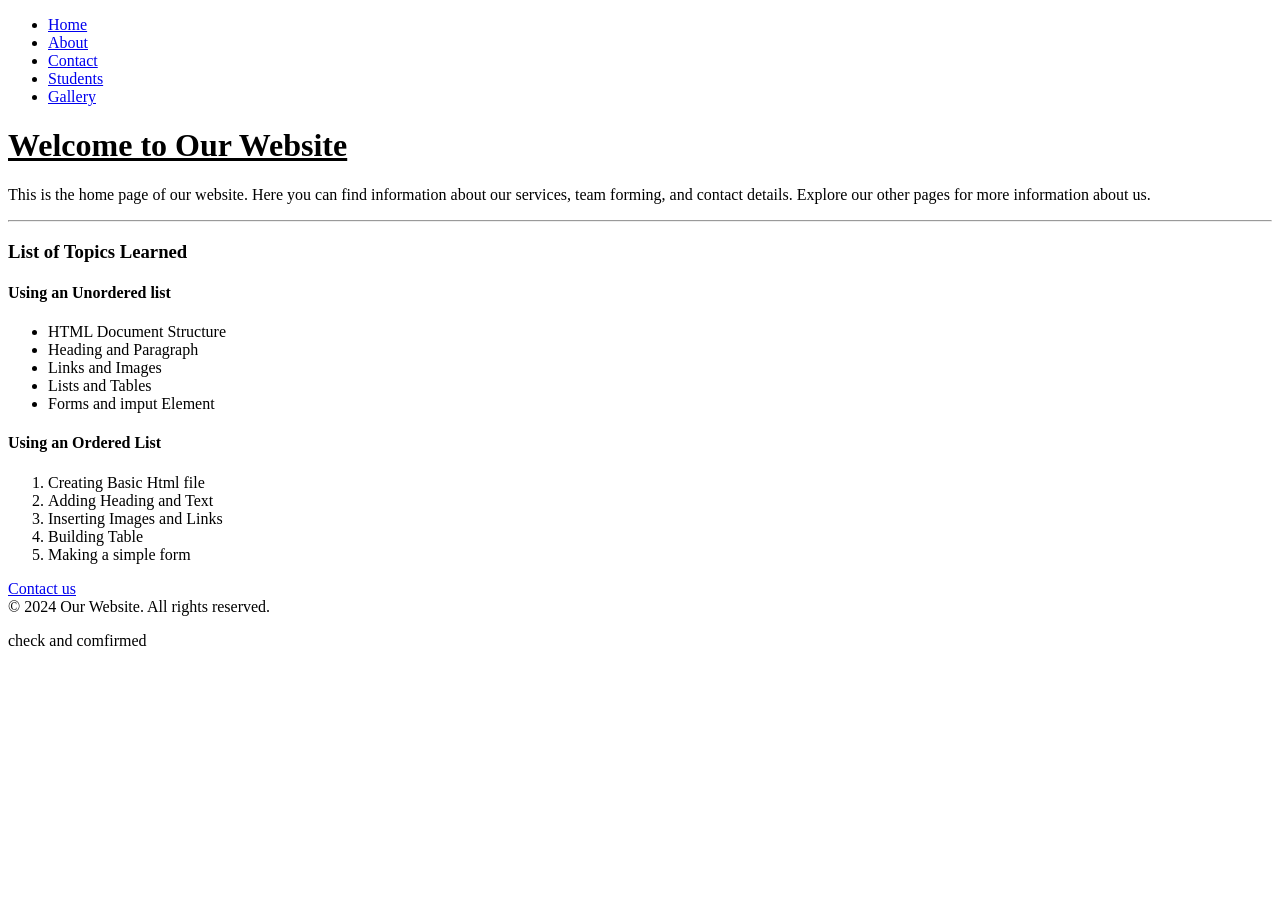
==== index.html @ eb8c41e1 "ver_1" ====
<!DOCTYPE html>
<html lang="en">
<head>
    <meta charset="UTF-8">
    <meta name="viewport" content="width=device-width, initial-scale=1.0">
    <title>Index</title>
</head>
<body>
    <nav>
        <ul>
            <li><a href="index.html">Home</a></li>
            <li><a href="about.html">About</a></li>
            <li><a href="contact.html">Contact</a></li>
            <li><a href="students.html">Students</a></li>
            <li><a href="gallery.html">Gallery</a></li>
        </ul>
    </nav>
    <header>
        <u>
            <h1>Welcome to Our Website</h1>
        </u>
        
        <p>This is the home page of our website. Here you can find information about our services, team forming, and contact details. Explore our other pages for more information about us.</p>
    </header>
    <hr>

    <h3>List of Topics Learned</h3>

    <h4>Using an Unordered list</h4>
    <ul>
        <li>HTML Document Structure</li>
        <li>Heading and Paragraph</li>
        <li>Links and Images</li>
        <li>Lists and Tables</li>
        <li>Forms and imput Element</li>
    </ul>

    <h4>Using an Ordered List</h4>
    <ol>
        <li>Creating Basic Html file</li>
        <li>Adding Heading and Text</li>
        <li>Inserting Images and Links</li>
        <li>Building Table</li>
        <li>Making a simple form</li>
    </ol>
    <footer>
        <a href="https://wa.me/2347067946789">Contact us</a> <br>
        &copy; 2024 Our Website. All rights reserved.
    </footer> 
    <p>check and comfirmed</p>

    

</body>
</html>
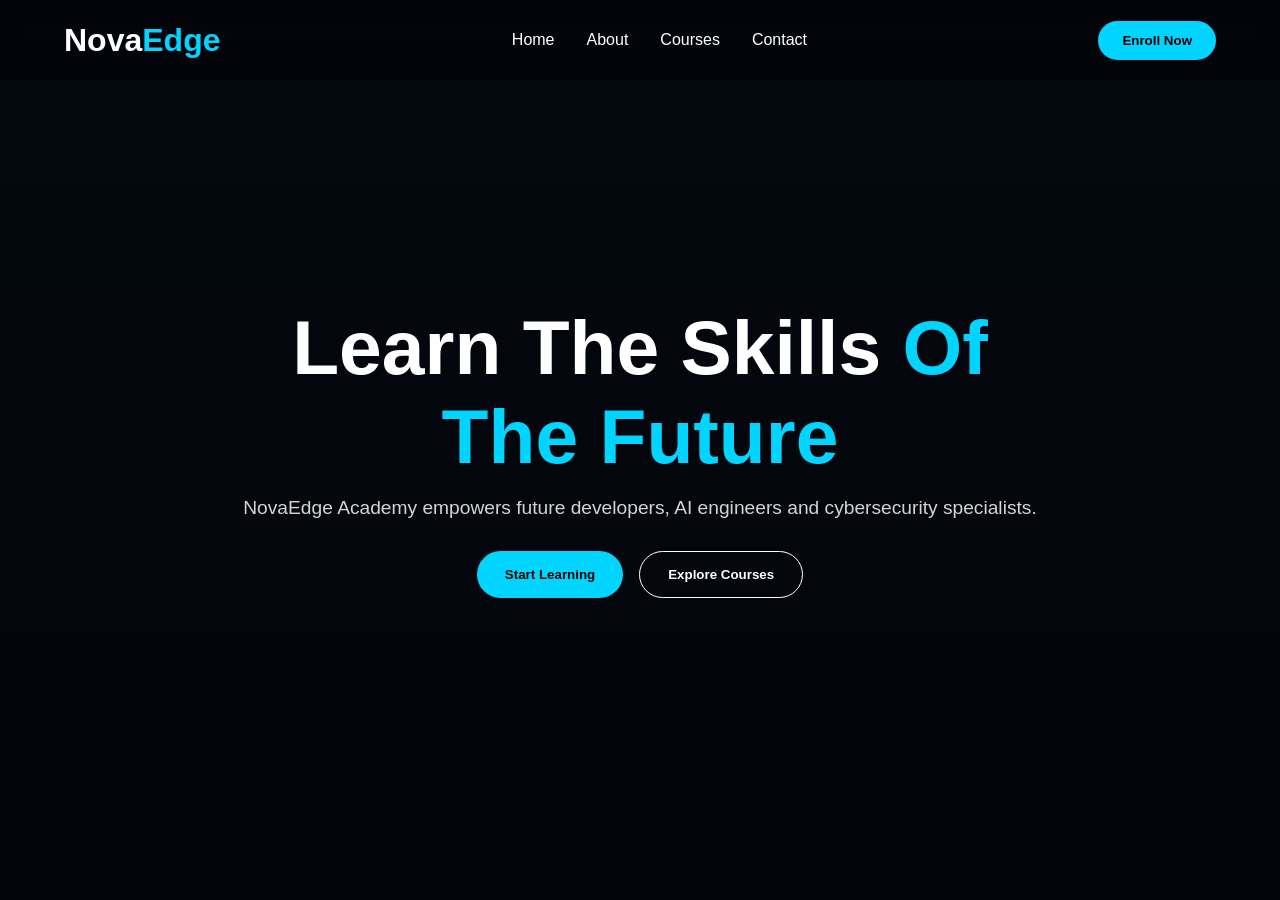
==== commit 3ddad0b5: "index" ====
--- a/index.html
+++ b/index.html
@@ -1,55 +1,238 @@
 <!DOCTYPE html>
 <html lang="en">
 <head>
-    <meta charset="UTF-8">
-    <meta name="viewport" content="width=device-width, initial-scale=1.0">
-    <title>Index</title>
+<meta charset="UTF-8">
+<meta name="viewport" content="width=device-width, initial-scale=1.0">
+<title>NovaEdge Academy - Part 1</title>
+
+<style>
+
+*{
+    margin:0;
+    padding:0;
+    box-sizing:border-box;
+    scroll-behavior:smooth;
+}
+
+body{
+    font-family:Arial,sans-serif;
+    background:#07111f;
+    color:white;
+    overflow-x:hidden;
+}
+
+
+
+header{
+    position:fixed;
+    width:100%;
+    top:0;
+    z-index:999;
+    background:rgba(0,0,0,0.4);
+    backdrop-filter:blur(10px);
+}
+
+.navbar{
+    width:90%;
+    margin:auto;
+    min-height:80px;
+    display:flex;
+    justify-content:space-between;
+    align-items:center;
+}
+
+.logo{
+    font-size:2rem;
+    font-weight:900;
+}
+
+.logo span{
+    color:#00d4ff;
+}
+
+.nav-links{
+    display:flex;
+    gap:2rem;
+    list-style:none;
+}
+
+.nav-links a{
+    color:white;
+    text-decoration:none;
+}
+
+.nav-btn{
+    background:#00d4ff;
+    border:none;
+    padding:12px 24px;
+    border-radius:40px;
+    cursor:pointer;
+    font-weight:bold;
+}
+
+
+
+.hero{
+    min-height:100vh;
+    background:
+    linear-gradient(rgba(0,0,0,0.5),
+    rgba(0,0,0,0.7)),
+    url('https://images.unsplash.com/photo-1518770660439-4636190af475?q=80&w=1600&auto=format&fit=crop');
+
+    background-size:cover;
+    background-position:center;
+
+    display:flex;
+    justify-content:center;
+    align-items:center;
+    text-align:center;
+    padding:2rem;
+}
+
+.hero-content{
+    max-width:800px;
+    animation:fadeUp 1.3s ease;
+}
+
+.hero-content h1{
+    font-size:clamp(3rem,6vw,6rem);
+    margin-bottom:1rem;
+}
+
+.hero-content h1 span{
+    color:#00d4ff;
+}
+
+.hero-content p{
+    color:#d4d4d4;
+    margin-bottom:2rem;
+    font-size:1.2rem;
+}
+
+.hero-buttons{
+    display:flex;
+    justify-content:center;
+    gap:1rem;
+    flex-wrap:wrap;
+}
+
+.primary-btn,
+.secondary-btn{
+    padding:15px 28px;
+    border:none;
+    border-radius:50px;
+    cursor:pointer;
+    font-weight:bold;
+}
+
+.primary-btn{
+    background:#00d4ff;
+}
+
+.secondary-btn{
+    background:transparent;
+    border:1px solid white;
+    color:white;
+}
+
+.primary-btn:hover,
+.secondary-btn:hover{
+    transform:translateY(-5px);
+    transition:0.3s;
+}
+
+
+
+@keyframes fadeUp{
+
+    from{
+        opacity:0;
+        transform:translateY(40px);
+    }
+
+    to{
+        opacity:1;
+        transform:translateY(0);
+    }
+
+}
+
+
+
+@media(max-width:900px){
+
+    .navbar{
+        flex-direction:column;
+        gap:1rem;
+        padding:1rem 0;
+    }
+
+    .nav-links{
+        flex-wrap:wrap;
+        justify-content:center;
+    }
+
+}
+
+</style>
 </head>
+
 <body>
-    <nav>
-        <ul>
-            <li><a href="index.html">Home</a></li>
-            <li><a href="about.html">About</a></li>
-            <li><a href="contact.html">Contact</a></li>
-            <li><a href="students.html">Students</a></li>
-            <li><a href="gallery.html">Gallery</a></li>
-        </ul>
-    </nav>
-    <header>
-        <u>
-            <h1>Welcome to Our Website</h1>
-        </u>
-        
-        <p>This is the home page of our website. Here you can find information about our services, team forming, and contact details. Explore our other pages for more information about us.</p>
-    </header>
-    <hr>
-
-    <h3>List of Topics Learned</h3>
-
-    <h4>Using an Unordered list</h4>
-    <ul>
-        <li>HTML Document Structure</li>
-        <li>Heading and Paragraph</li>
-        <li>Links and Images</li>
-        <li>Lists and Tables</li>
-        <li>Forms and imput Element</li>
-    </ul>
-
-    <h4>Using an Ordered List</h4>
-    <ol>
-        <li>Creating Basic Html file</li>
-        <li>Adding Heading and Text</li>
-        <li>Inserting Images and Links</li>
-        <li>Building Table</li>
-        <li>Making a simple form</li>
-    </ol>
-    <footer>
-        <a href="https://wa.me/2347067946789">Contact us</a> <br>
-        &copy; 2024 Our Website. All rights reserved.
-    </footer> 
-    <p>check and comfirmed</p>
-
-    
+
+<header>
+
+<nav class="navbar">
+
+<div class="logo">
+Nova<span>Edge</span>
+</div>
+
+<ul class="nav-links">
+
+<li><a href="#">Home</a></li>
+<li><a href="#">About</a></li>
+<li><a href="#">Courses</a></li>
+<li><a href="#">Contact</a></li>
+
+</ul>
+
+<button class="nav-btn">
+Enroll Now
+</button>
+
+</nav>
+
+</header>
+
+<section class="hero">
+
+<div class="hero-content">
+
+<h1>
+Learn The Skills
+<span>Of The Future</span>
+</h1>
+
+<p>
+NovaEdge Academy empowers future developers,
+AI engineers and cybersecurity specialists.
+</p>
+
+<div class="hero-buttons">
+
+<button class="primary-btn">
+Start Learning
+</button>
+
+<button class="secondary-btn">
+Explore Courses
+</button>
+
+</div>
+
+</div>
+
+</section>
 
 </body>
 </html>
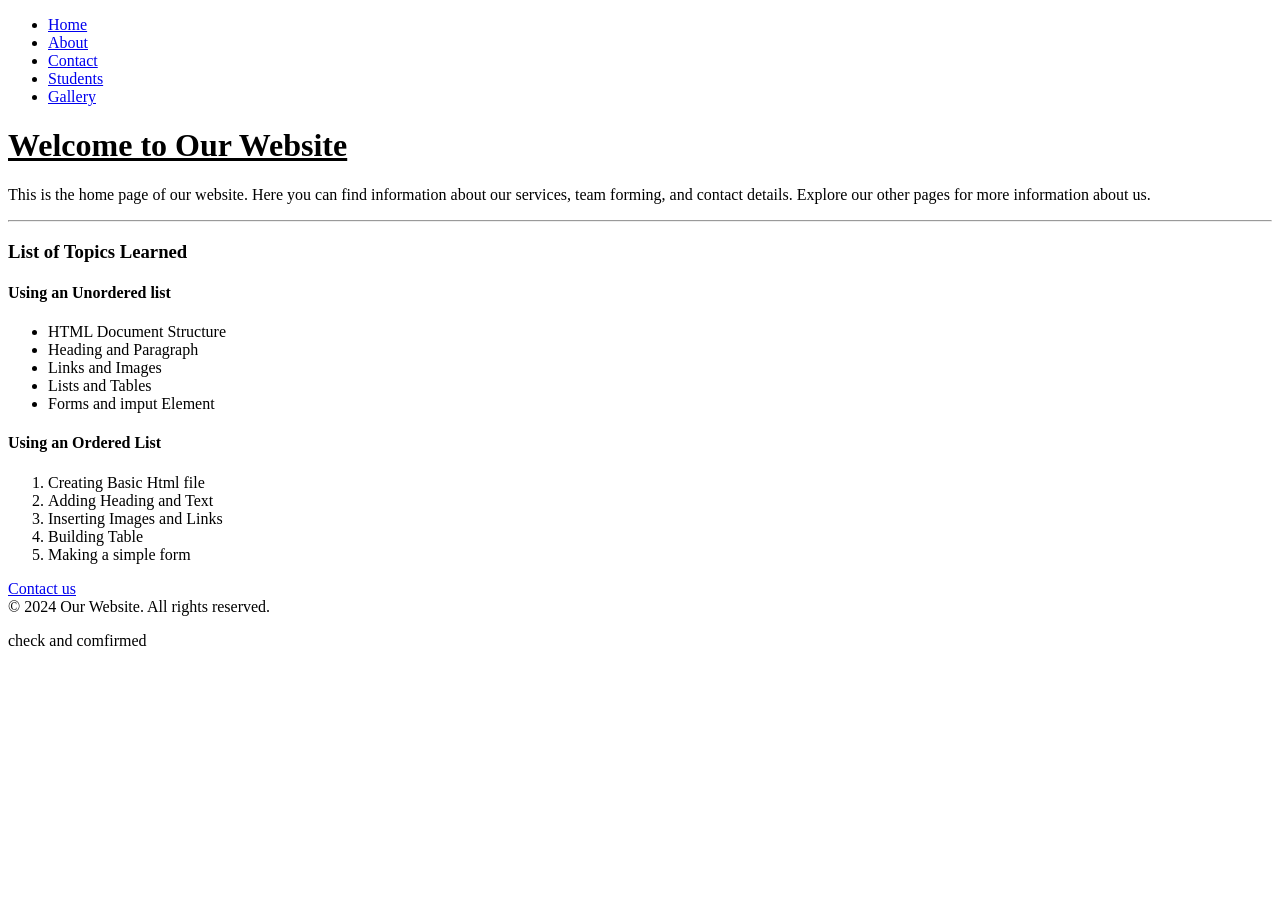
==== commit 8746df40: "Merge branch 'main' of https://github.com/oyesanya1/cohort6-group-class-website" ====
--- a/index.html
+++ b/index.html
@@ -1,238 +1,55 @@
 <!DOCTYPE html>
 <html lang="en">
 <head>
-<meta charset="UTF-8">
-<meta name="viewport" content="width=device-width, initial-scale=1.0">
-<title>NovaEdge Academy - Part 1</title>
+    <meta charset="UTF-8">
+    <meta name="viewport" content="width=device-width, initial-scale=1.0">
+    <title>Index</title>
+</head>
+<body>
+    <nav>
+        <ul>
+            <li><a href="index.html">Home</a></li>
+            <li><a href="about.html">About</a></li>
+            <li><a href="contact.html">Contact</a></li>
+            <li><a href="students.html">Students</a></li>
+            <li><a href="gallery.html">Gallery</a></li>
+        </ul>
+    </nav>
+    <header>
+        <u>
+            <h1>Welcome to Our Website</h1>
+        </u>
+        
+        <p>This is the home page of our website. Here you can find information about our services, team forming, and contact details. Explore our other pages for more information about us.</p>
+    </header>
+    <hr>
 
-<style>
+    <h3>List of Topics Learned</h3>
 
-*{
-    margin:0;
-    padding:0;
-    box-sizing:border-box;
-    scroll-behavior:smooth;
-}
+    <h4>Using an Unordered list</h4>
+    <ul>
+        <li>HTML Document Structure</li>
+        <li>Heading and Paragraph</li>
+        <li>Links and Images</li>
+        <li>Lists and Tables</li>
+        <li>Forms and imput Element</li>
+    </ul>
 
-body{
-    font-family:Arial,sans-serif;
-    background:#07111f;
-    color:white;
-    overflow-x:hidden;
-}
+    <h4>Using an Ordered List</h4>
+    <ol>
+        <li>Creating Basic Html file</li>
+        <li>Adding Heading and Text</li>
+        <li>Inserting Images and Links</li>
+        <li>Building Table</li>
+        <li>Making a simple form</li>
+    </ol>
+    <footer>
+        <a href="https://wa.me/2347067946789">Contact us</a> <br>
+        &copy; 2024 Our Website. All rights reserved.
+    </footer> 
+    <p>check and comfirmed</p>
 
-
-
-header{
-    position:fixed;
-    width:100%;
-    top:0;
-    z-index:999;
-    background:rgba(0,0,0,0.4);
-    backdrop-filter:blur(10px);
-}
-
-.navbar{
-    width:90%;
-    margin:auto;
-    min-height:80px;
-    display:flex;
-    justify-content:space-between;
-    align-items:center;
-}
-
-.logo{
-    font-size:2rem;
-    font-weight:900;
-}
-
-.logo span{
-    color:#00d4ff;
-}
-
-.nav-links{
-    display:flex;
-    gap:2rem;
-    list-style:none;
-}
-
-.nav-links a{
-    color:white;
-    text-decoration:none;
-}
-
-.nav-btn{
-    background:#00d4ff;
-    border:none;
-    padding:12px 24px;
-    border-radius:40px;
-    cursor:pointer;
-    font-weight:bold;
-}
-
-
-
-.hero{
-    min-height:100vh;
-    background:
-    linear-gradient(rgba(0,0,0,0.5),
-    rgba(0,0,0,0.7)),
-    url('https://images.unsplash.com/photo-1518770660439-4636190af475?q=80&w=1600&auto=format&fit=crop');
-
-    background-size:cover;
-    background-position:center;
-
-    display:flex;
-    justify-content:center;
-    align-items:center;
-    text-align:center;
-    padding:2rem;
-}
-
-.hero-content{
-    max-width:800px;
-    animation:fadeUp 1.3s ease;
-}
-
-.hero-content h1{
-    font-size:clamp(3rem,6vw,6rem);
-    margin-bottom:1rem;
-}
-
-.hero-content h1 span{
-    color:#00d4ff;
-}
-
-.hero-content p{
-    color:#d4d4d4;
-    margin-bottom:2rem;
-    font-size:1.2rem;
-}
-
-.hero-buttons{
-    display:flex;
-    justify-content:center;
-    gap:1rem;
-    flex-wrap:wrap;
-}
-
-.primary-btn,
-.secondary-btn{
-    padding:15px 28px;
-    border:none;
-    border-radius:50px;
-    cursor:pointer;
-    font-weight:bold;
-}
-
-.primary-btn{
-    background:#00d4ff;
-}
-
-.secondary-btn{
-    background:transparent;
-    border:1px solid white;
-    color:white;
-}
-
-.primary-btn:hover,
-.secondary-btn:hover{
-    transform:translateY(-5px);
-    transition:0.3s;
-}
-
-
-
-@keyframes fadeUp{
-
-    from{
-        opacity:0;
-        transform:translateY(40px);
-    }
-
-    to{
-        opacity:1;
-        transform:translateY(0);
-    }
-
-}
-
-
-
-@media(max-width:900px){
-
-    .navbar{
-        flex-direction:column;
-        gap:1rem;
-        padding:1rem 0;
-    }
-
-    .nav-links{
-        flex-wrap:wrap;
-        justify-content:center;
-    }
-
-}
-
-</style>
-</head>
-
-<body>
-
-<header>
-
-<nav class="navbar">
-
-<div class="logo">
-Nova<span>Edge</span>
-</div>
-
-<ul class="nav-links">
-
-<li><a href="#">Home</a></li>
-<li><a href="#">About</a></li>
-<li><a href="#">Courses</a></li>
-<li><a href="#">Contact</a></li>
-
-</ul>
-
-<button class="nav-btn">
-Enroll Now
-</button>
-
-</nav>
-
-</header>
-
-<section class="hero">
-
-<div class="hero-content">
-
-<h1>
-Learn The Skills
-<span>Of The Future</span>
-</h1>
-
-<p>
-NovaEdge Academy empowers future developers,
-AI engineers and cybersecurity specialists.
-</p>
-
-<div class="hero-buttons">
-
-<button class="primary-btn">
-Start Learning
-</button>
-
-<button class="secondary-btn">
-Explore Courses
-</button>
-
-</div>
-
-</div>
-
-</section>
+    
 
 </body>
 </html>
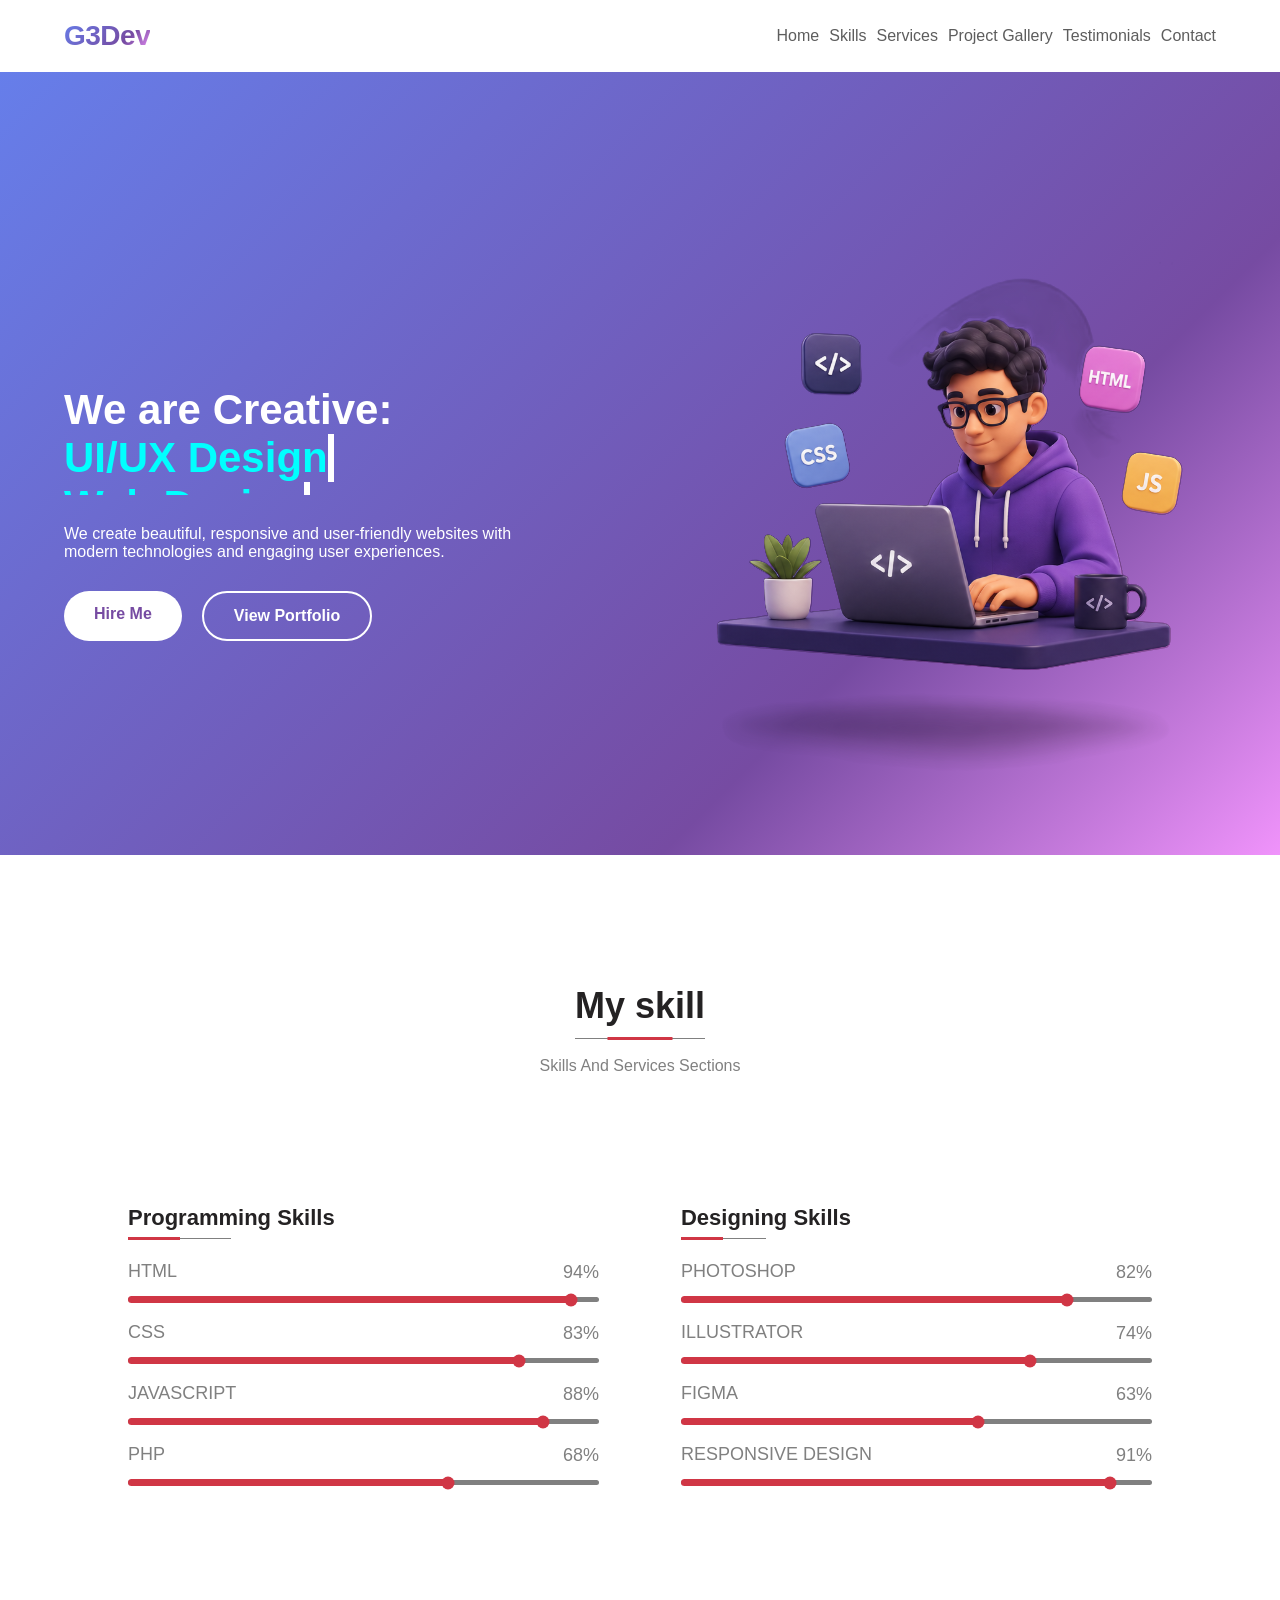
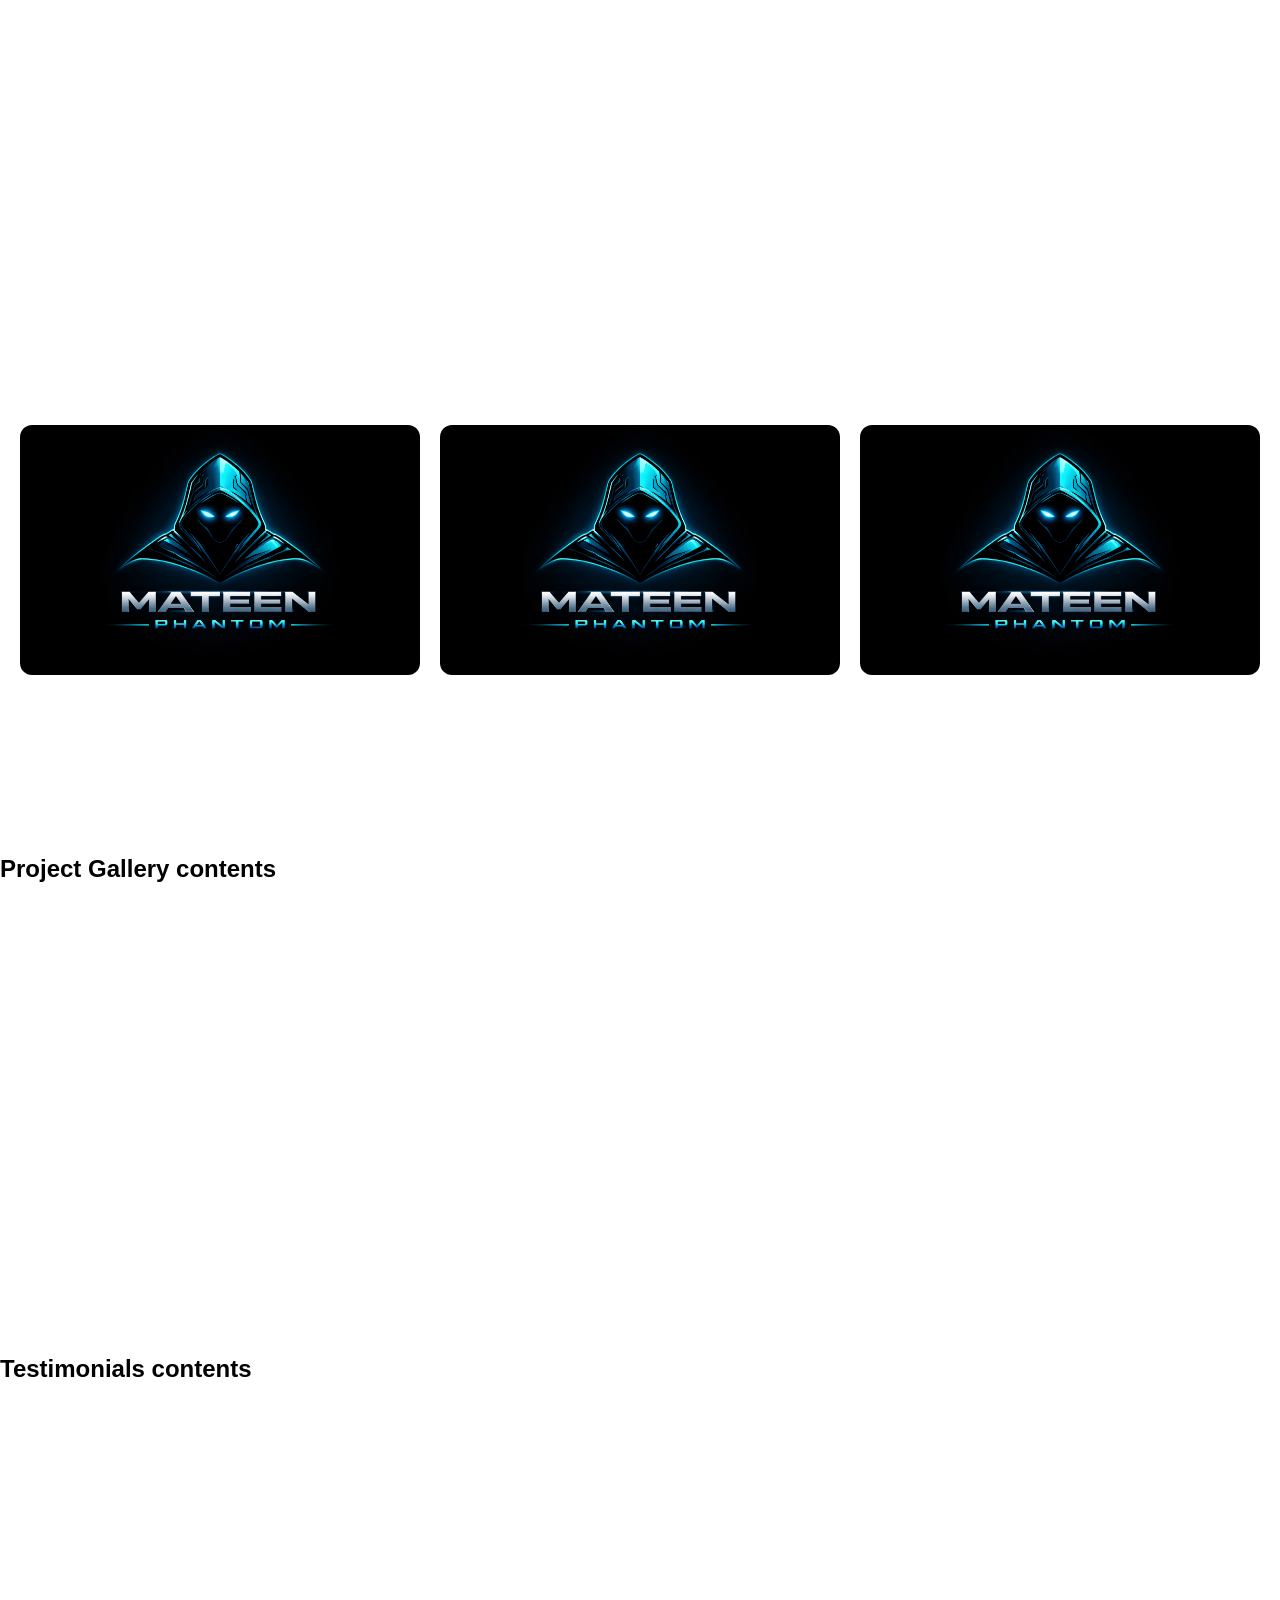
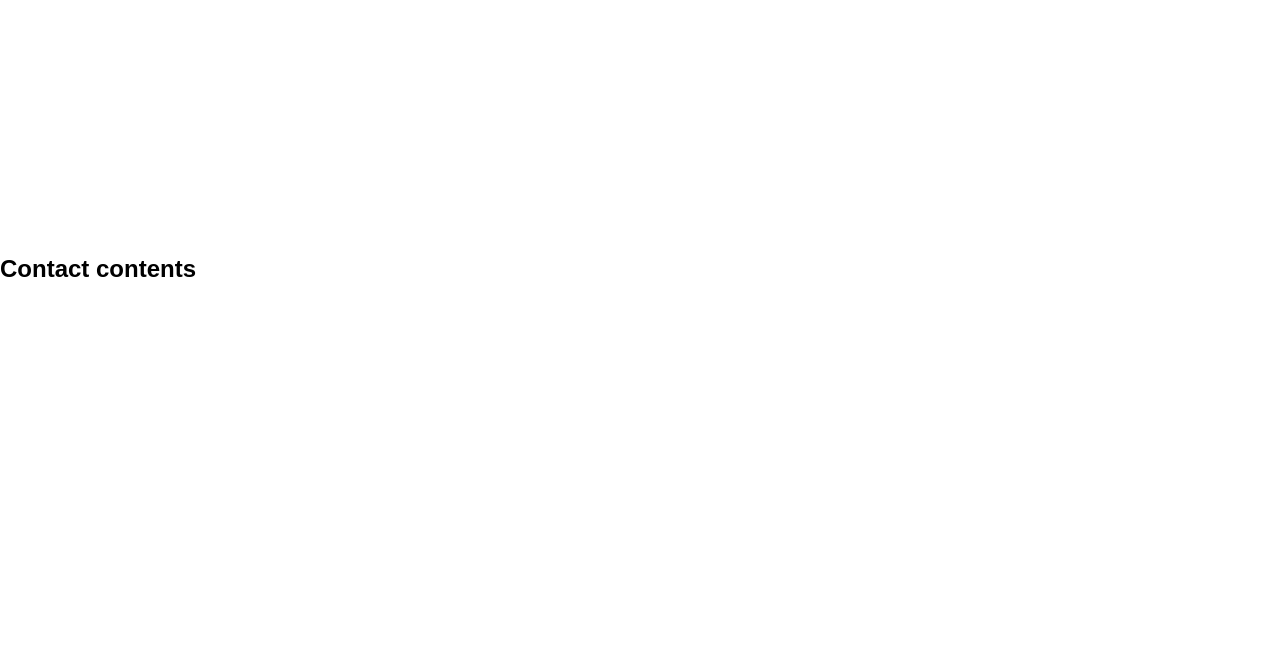
==== commit 4a84829c: "three sections added" ====
--- a/index.html
+++ b/index.html
@@ -1,55 +1,168 @@
-<!DOCTYPE html>
+<!doctype html>
 <html lang="en">
-<head>
-    <meta charset="UTF-8">
-    <meta name="viewport" content="width=device-width, initial-scale=1.0">
-    <title>Index</title>
-</head>
-<body>
-    <nav>
-        <ul>
-            <li><a href="index.html">Home</a></li>
-            <li><a href="about.html">About</a></li>
-            <li><a href="contact.html">Contact</a></li>
-            <li><a href="students.html">Students</a></li>
-            <li><a href="gallery.html">Gallery</a></li>
+  <head>
+    <meta charset="UTF-8" />
+    <meta name="viewport" content="width=device-width, initial-scale=1.0" />
+    <title>Ti</title>
+    <link rel="stylesheet" href="style.css" />
+  </head>
+  <body>
+    <header>
+      <input type="radio" name="radio" id="open" class="hidden" />
+      <input type="radio" name="radio" id="close" class="hidden" checked />
+      <nav class="wrapper">
+        <div class="logo">G3Dev</div>
+        <ul class="nav-menu">
+          <li class="nav-item"><a href="#home">Home</a></li>
+          <li class="nav-item"><a href="#skills">Skills</a></li>
+          <li class="nav-item"><a href="#services">Services</a></li>
+          <li class="nav-item"><a href="#project">Project Gallery</a></li>
+          <li class="nav-item"><a href="#testimonials">Testimonials</a></li>
+          <li class="nav-item"><a href="#contact">Contact</a></li>
         </ul>
-    </nav>
-    <header>
-        <u>
-            <h1>Welcome to Our Website</h1>
-        </u>
-        
-        <p>This is the home page of our website. Here you can find information about our services, team forming, and contact details. Explore our other pages for more information about us.</p>
+        <label for="open" class="hamburger">
+          <span></span>
+          <span></span>
+          <span></span>
+        </label>
+        <label for="close" class="cross">
+          <span></span>
+          <span></span>
+        </label>
+      </nav>
     </header>
-    <hr>
+    <section class="hero" id="home">
+      <div class="hero-wrapper">
+        <div class="hero-txt">
+          <h1 class="hero-title">
+            We are Creative:
+            <ol>
+              <li><span>UI/UX Design</span></li>
+              <li><span>Web Design</span></li>
+              <li><span>Web Development</span></li>
+              <li><span>App Development</span></li>
+              <li><span>Game Development</span></li>
+              <li><span>Machine Learning</span></li>
+            </ol>
+          </h1>
+          <p>
+            We create beautiful, responsive and user-friendly websites with
+            modern technologies and engaging user experiences.
+          </p>
+          <div class="hero-btns">
+            <a href="#" class="btn btn-primary">Hire Me</a>
+            <a href="#" class="btn btn-outline">View Portfolio</a>
+          </div>
+        </div>
+        <div class="hero-image">
+          <img src="images/Designer.png" alt="" />
+        </div>
+      </div>
+    </section>
+    <section class="skills" id="skills">
+      <div class="container">
+      <!-- main heading -->
+      <div class="main-title">
+        <h1>My skill</h1>
+        <p>Skills And Services Sections</p>
+      </div>
+      <!-- main heading end -->
+      <div class="row">
+        <!-- left section starts here -->
+        <section class="col">
+          <div class="sub-title">
+            <h2>Programming Skills</h2>
+          </div>
+          <div class="skill-container">
+            <div class="skill">
+              <div class="subject">HTML</div>
+              <div class="progress-bar" value="94%">
+                <div class="progress-line" style="max-width: 94%"></div>
+              </div>
+            </div>
 
-    <h3>List of Topics Learned</h3>
+            <div class="skill">
+              <div class="subject">CSS</div>
+              <div class="progress-bar" value="83%">
+                <div class="progress-line" style="max-width: 83%"></div>
+              </div>
+            </div>
 
-    <h4>Using an Unordered list</h4>
-    <ul>
-        <li>HTML Document Structure</li>
-        <li>Heading and Paragraph</li>
-        <li>Links and Images</li>
-        <li>Lists and Tables</li>
-        <li>Forms and imput Element</li>
-    </ul>
+            <div class="skill">
+              <div class="subject">JAVASCRIPT</div>
+              <div class="progress-bar" value="88%">
+                <div class="progress-line" style="max-width: 88%"></div>
+              </div>
+            </div>
 
-    <h4>Using an Ordered List</h4>
-    <ol>
-        <li>Creating Basic Html file</li>
-        <li>Adding Heading and Text</li>
-        <li>Inserting Images and Links</li>
-        <li>Building Table</li>
-        <li>Making a simple form</li>
-    </ol>
-    <footer>
-        <a href="https://wa.me/2347067946789">Contact us</a> <br>
-        &copy; 2024 Our Website. All rights reserved.
-    </footer> 
-    <p>check and comfirmed</p>
+            <div class="skill">
+              <div class="subject">Php</div>
+              <div class="progress-bar" value="68%">
+                <div class="progress-line" style="max-width: 68%"></div>
+              </div>
+            </div>
+          </div>
+        </section>
 
-    
+        <!-- left section ends here  -->
 
-</body>
-</html>+        <!-- Right section starts here -->
+
+        <section class="col">
+          <div class="sub-title">
+            <h2>Designing Skills</h2>
+          </div>
+          <div class="skill-container">
+            <div class="skill">
+              <div class="subject">Photoshop</div>
+              <div class="progress-bar" value="82%">
+                <div class="progress-line" style="max-width: 82%"></div>
+              </div>
+            </div>
+
+            <div class="skill">
+              <div class="subject">Illustrator</div>
+              <div class="progress-bar" value="74%">
+                <div class="progress-line" style="max-width: 74%"></div>
+              </div>
+            </div>
+
+            <div class="skill">
+              <div class="subject">Figma</div>
+              <div class="progress-bar" value="63%">
+                <div class="progress-line" style="max-width: 63%"></div>
+              </div>
+            </div>
+
+            <div class="skill">
+              <div class="subject">Responsive design</div>
+              <div class="progress-bar" value="91%">
+                <div class="progress-line" style="max-width: 91%"></div>
+              </div>
+            </div>
+          </div>
+        </section>
+
+        <!-- Right section ends here -->
+      </div>
+    </div>
+    </section>
+    <section class="services" id="services">
+      <div class="card-container">
+    <div class="card"></div>
+    <div class="card"></div>
+    <div class="card"></div>
+    </div>
+    </section>
+    <section class="project" id="project">
+      <h1>Project Gallery contents</h1>
+    </section>
+    <section class="testimonials" id="testimonials">
+      <h1>Testimonials contents</h1>
+    </section>
+    <section class="contact" id="contact">
+      <h1>Contact contents</h1>
+    </section>
+    <footer class="footer"></footer>
+  </body>
+</html>
--- a/style.css
+++ b/style.css
@@ -0,0 +1,513 @@
+@import url("https://fonts.googleapis.com/css2?family=Poppins:ital,wght@0,100;0,200;0,300;0,400;0,500;0,600;0,700;0,800;0,900;1,100;1,200;1,300;1,400;1,500;1,600;1,700;1,800;1,900&display=swap");
+
+* {
+  margin: 0;
+  padding: 0;
+  box-sizing: border-box;
+}
+
+:root {
+  --primary-color: #6366f1;
+  --secondary-color: #eb91f7;
+  --gradient-primary: linear-gradient(135deg, #667eea 0%, #764ba2 100%);
+  --hero-gradient: linear-gradient(
+    135deg,
+    #667eea 0%,
+    #764ba2 70%,
+    #f093fb 100%
+  );
+  --text-color: #5d5d5d;
+}
+
+html {
+  scroll-behavior: smooth;
+}
+
+body {
+  font-family: Poppins, Helvetica, sans-serif;
+}
+
+section {
+  min-height: 500px;
+  padding-top: 100px;
+}
+
+.hidden {
+  visibility: hidden;
+  position: absolute;
+}
+
+header {
+  padding: 20px 0;
+  position: sticky;
+  top: 0;
+  background: white;
+  z-index: 1000;
+}
+
+.wrapper {
+  width: 90%;
+}
+
+nav {
+  margin: 0 auto;
+  display: flex;
+  justify-content: space-between;
+  align-items: center;
+}
+
+.logo {
+  font-size: 1.75rem;
+  font-weight: 700;
+  background: var(--hero-gradient);
+  -webkit-background-clip: text;
+  background-clip: text;
+  -webkit-text-fill-color: transparent;
+  letter-spacing: -0.5px;
+}
+
+.nav-menu {
+  list-style: none;
+  display: flex;
+  gap: 10px;
+}
+
+.nav-item a {
+  text-decoration: none;
+  color: var(--text-color);
+  font-weight: 500;
+}
+
+.nav-item a::after {
+  content: "";
+  position: absolute;
+  width: 0;
+  height: 2px;
+  bottom: 0;
+  left: 50%;
+  background: var(--gradient-primary);
+  transition: all 0.3s cubic-bezier(0.4, 0, 0.2, 1);
+  transform: translateX(-50%);
+  border-radius: 1px;
+}
+
+.nav-item a:hover {
+  color: var(--primary-color);
+}
+
+.nave-item a::after:hover {
+  width: 100%;
+}
+
+label {
+  display: none;
+}
+
+.hero {
+  height: 87vh;
+  width: 100%;
+  background-image: var(--hero-gradient);
+}
+
+.hero-wrapper {
+  width: 90%;
+  height: 100%;
+  margin: 0 auto;
+  display: flex;
+  align-items: center;
+  justify-content: space-around;
+}
+
+.hero-txt {
+  display: flex;
+  flex-direction: column;
+  gap: 30px;
+}
+
+.hero-title {
+  font-weight: 600;
+  font-size: 42px;
+  color: white;
+  min-width: 280px;
+}
+
+.hero-title ol {
+  list-style: none;
+  height: 3.8rem;
+  overflow: hidden;
+  display: flex;
+  flex-flow: column nowrap;
+  align-items: flex-start;
+}
+
+.hero-title ol li {
+  animation: slide calc(6 * 3 * 2s) steps(6) infinite;
+}
+
+@keyframes slide {
+  100% {
+    transform: translateY(-600%);
+  }
+}
+
+.hero-title ol li span {
+  font-weight: 600;
+  -webkit-text-fill-color: transparent;
+  background: cyan;
+  -webkit-background-clip: text;
+  white-space: nowrap;
+  border-right: 0.4rem solid white;
+  display: inline-block;
+  animation:
+    cursor 0.8s step-end infinite,
+    typing 3s steps(18) infinite alternate;
+}
+
+@keyframes cursor {
+  50% {
+    border-color: transparent;
+  }
+}
+
+@keyframes typing {
+  0%,
+  10% {
+    width: 0%;
+  }
+  70%,
+  100% {
+    width: 101%;
+  }
+}
+
+.hero-txt p {
+  font-size: 1rem;
+  color: white;
+  width: 70%;
+}
+
+.hero-btns {
+  display: flex;
+  gap: 20px;
+  flex-wrap: wrap;
+}
+
+.btn {
+  text-decoration: none;
+  padding: 14px 30px;
+  border-radius: 50px;
+  font-weight: bold;
+  transition: 0.4s ease;
+}
+
+.btn-primary {
+  background: white;
+  color: #764ba2;
+}
+
+.btn-primary:hover {
+  transform: translateY(-4px);
+  color: white;
+  background-color: var(--secondary-color);
+}
+
+.btn-outline {
+  border: 2px solid white;
+  color: white;
+}
+
+.btn-outline:hover {
+  background: white;
+  color: #764ba2;
+}
+
+.hero-image img {
+  height: 400px;
+  height: auto;
+  animation: gentleFloat 4s ease-in-out infinite;
+  transition: transform 0.2s;
+  display: block;
+  margin: 0 auto;
+}
+
+@keyframes gentleFloat {
+  0% {
+    transform: translateY(0px);
+  }
+  50% {
+    transform: translateY(-18px);
+  }
+  100% {
+    transform: translateY(0px);
+  }
+}
+
+.container {
+  width: 100%;
+  min-height: 100vh;
+  padding: 30px 10%;
+}
+.container .main-title {
+  max-width: 700px;
+  margin: 0px auto;
+  text-align: center;
+  font-family: Arial, Helvetica, sans-serif;
+}
+.container .main-title h1 {
+  position: relative;
+  font-size: 40px;
+  color: #242223;
+  margin-bottom: 30px;
+  display: inline-block;
+}
+.container .main-title h1::before {
+  content: "";
+  position: absolute;
+  width: 100%;
+  height: 1px;
+  top: 125%;
+  left: 0;
+  background-color: #808080;
+}
+.container .main-title h1::after {
+  content: "";
+  position: absolute;
+  width: 50%;
+  height: 3px;
+  background-color: #d03645;
+  top: calc(125% - 1px);
+  left: 50%;
+  transform: translateX(-50%);
+}
+.main-title p {
+  color: #808080;
+}
+.container .row {
+  width: 100%;
+  display: flex;
+  justify-content: space-between;
+  margin-top: 70px;
+}
+.row .col {
+  flex-basis: 46%;
+}
+.row .sub-title h2 {
+  position: relative;
+  color: #242223;
+  font-size: 22px;
+  font-family: Arial, Helvetica, sans-serif;
+  display: inline-block;
+  margin-bottom: 30px;
+}
+.row .sub-title h2::before {
+  content: "";
+  position: absolute;
+  width: 50%;
+  height: 1px;
+  top: 125%;
+  left: 0;
+  background-color: #808080;
+}
+.row .sub-title h2::after {
+  content: "";
+  position: absolute;
+  width: 25%;
+  height: 3px;
+  top: calc(125% - 1px);
+  left: 0;
+  background-color: #d03645;
+}
+.subject {
+  font-size: 18px;
+  font-weight: thin;
+  color: #808080;
+  padding-bottom: 15px;
+  text-transform: uppercase;
+}
+.progress-bar {
+  position: relative;
+  width: 100%;
+  height: 5px;
+  background-color: #808080;
+  border-radius: 15px;
+  margin-bottom: 20px;
+}
+.progress-bar::after {
+  position: absolute;
+  content: attr(value);
+  top: -35px;
+  right: 0;
+  color: #808080;
+  font-size: 18px;
+}
+.progress-line {
+  position: absolute;
+  width: 0%;
+  height: 7px;
+  background-color: #d03645;
+  border-radius: 15px;
+  top: -1px;
+  animation: animate 1.5s cubic-bezier(1, 0.2, 0.2, 1) forwards;
+}
+@keyframes animate {
+  100% {
+    width: 100%;
+  }
+}
+.progress-line::after {
+  content: "";
+  position: absolute;
+  width: 13px;
+  height: 13px;
+  border-radius: 50%;
+  top: 50%;
+  left: 100%;
+  transform: translate(-50%, -50%);
+  background-color: #d03645;
+}
+
+.card-container{
+    margin-top: 50px;
+    display: grid;
+    grid-template-columns: repeat(auto-fit, minmax(220px, 1fr));
+    gap: 20px;
+    padding:20px;
+    justify-content: center;
+    align-items: center;
+ }
+        
+        .card{
+        height: 250px;
+        background: rgb(68, 68, 119);
+        background-image: url(images/image.png);
+        background-position: center;
+        background-size: cover;
+        border-radius: 12px;
+        box-shadow: 0 6px 15px rgba(0, 0, 0, 0, 2);
+        justify-content: center;
+        align-items: center;
+        font-weight: bold;
+        transition: 0.3s;
+    }
+      
+    .card:hover{
+        transform: translateY(-10px);
+    }
+
+@media (max-width: 1080px) {
+  .nav-menu {
+    display: none;
+  }
+
+  label {
+    display: block;
+    cursor: pointer;
+  }
+
+  label.hamburger span {
+    display: block;
+    background-color: var(--primary-color);
+    height: 3px;
+    width: 28px;
+    margin: 7px;
+  }
+
+  label.cross {
+    margin: 6px 0;
+  }
+
+  label.cross span:nth-child(1) {
+    display: block;
+    background-color: var(--secondary-color);
+    height: 4px;
+    width: 30px;
+    transform-origin: 0 0;
+    transform: rotate(45deg);
+    margin-top: 0px;
+  }
+
+  label.cross span:nth-child(2) {
+    display: block;
+    background-color: var(--secondary-color);
+    height: 4px;
+    width: 30px;
+    transform-origin: 0 100%;
+    transform: rotate(-45deg);
+    margin-top: 17px;
+  }
+
+  input#open:checked ~ nav label.hamburger {
+    display: none;
+  }
+
+  input#close:checked ~ nav label.cross {
+    display: none;
+  }
+
+  input#open:checked ~ nav .nav-menu {
+    display: flex;
+    flex-direction: column;
+    justify-content: start;
+    align-items: center;
+    position: fixed;
+    top: 70px;
+    bottom: 0;
+    left: 0;
+    right: 0;
+    background-color: white;
+    flex-wrap: wrap;
+    gap: 20px;
+  }
+
+  .nav-item a {
+    margin: 50px;
+  }
+
+  .hero {
+    height: fit-content;
+  }
+
+  .hero-wrapper {
+    flex-direction: column-reverse;
+    justify-content: center;
+    padding-bottom: 20px;
+  }
+
+  .hero-title {
+    font-size: 42px;
+    text-align: center;
+  }
+
+  .hero-title ol {
+    font-size: 42px;
+    align-items: center;
+  }
+
+  .hero-txt p {
+    width: 100%;
+    text-align: center;
+  }
+
+  .hero-btns {
+    justify-content: center;
+  }
+  .container{
+      padding: 30px 8%;
+  }
+  .container .row{
+      flex-direction: column;
+  }
+
+}
+
+@media(max-width: 5568px){
+    .container .main-title h1{
+        font-size: 36px;
+    }
+    .container .row{
+        margin-top: 30px;
+    }
+    .row .col:nth-child{
+        margin-top: 20px;
+    }
+}
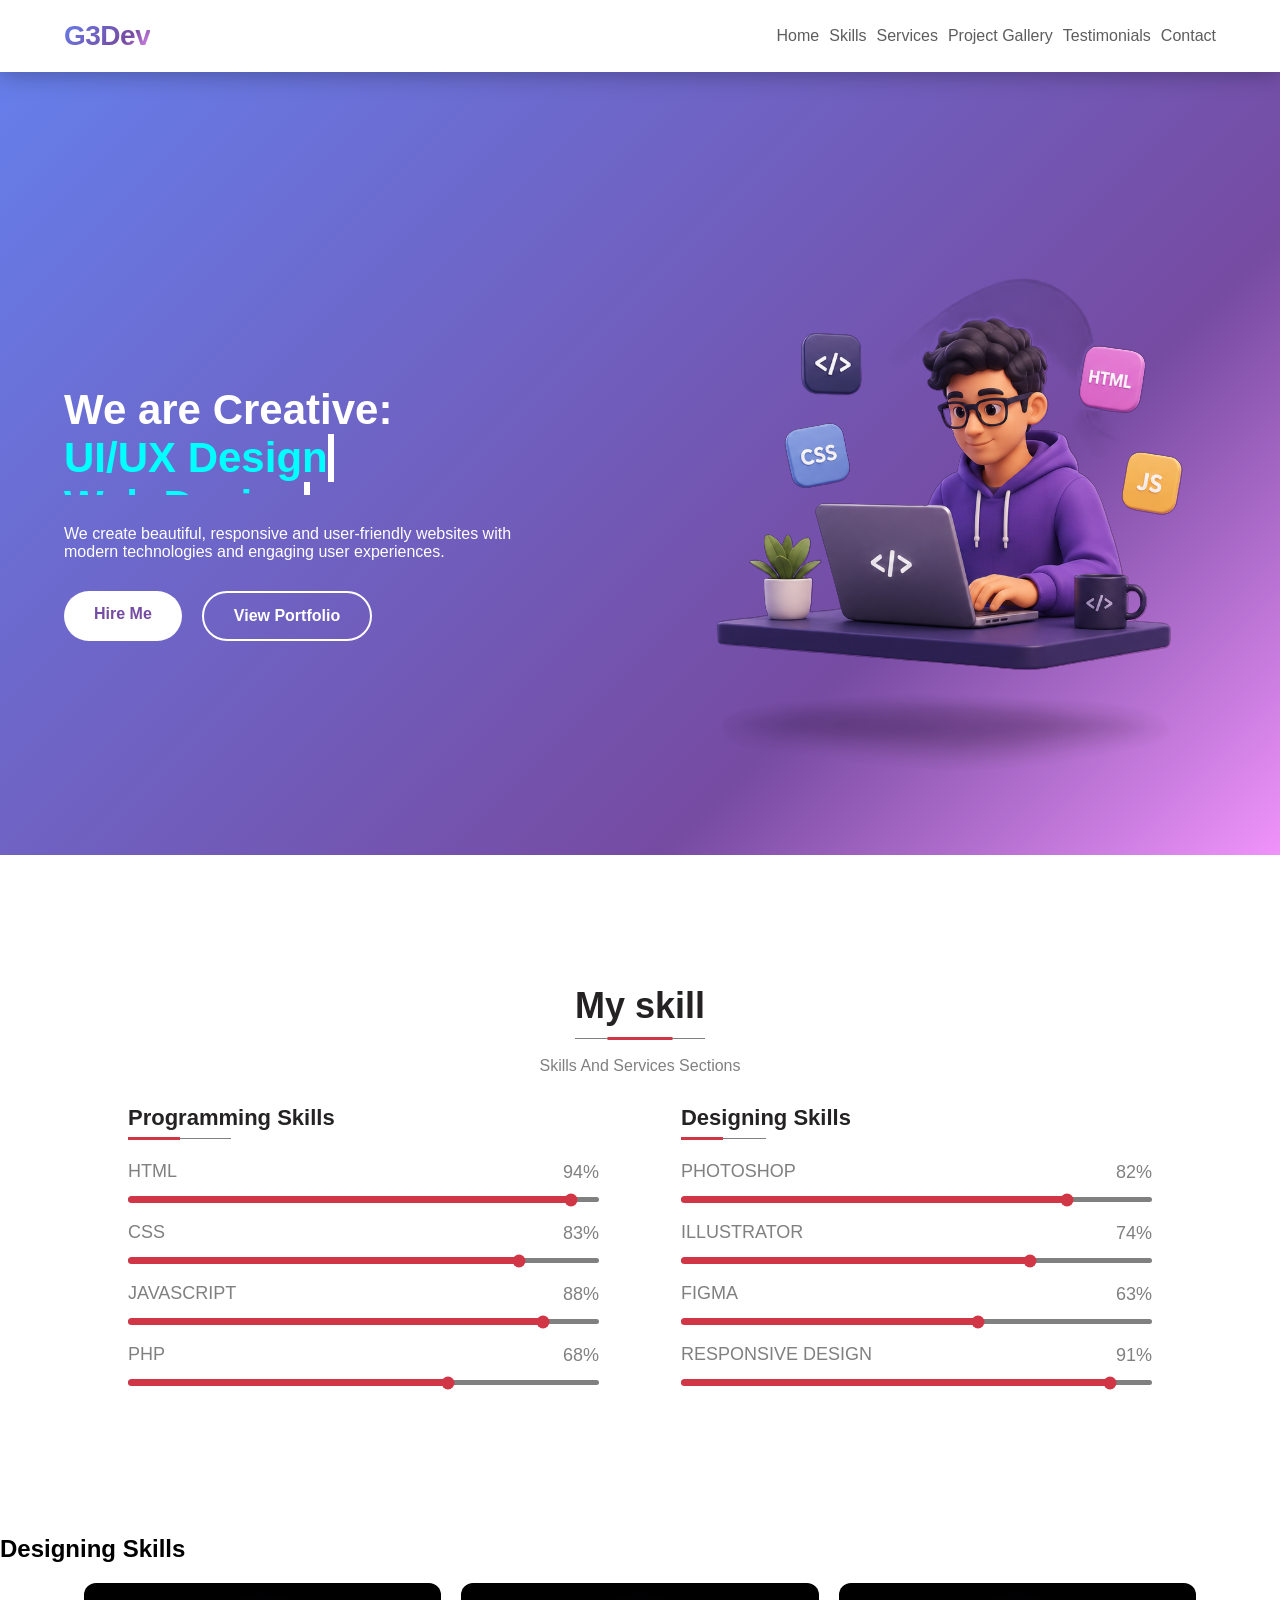
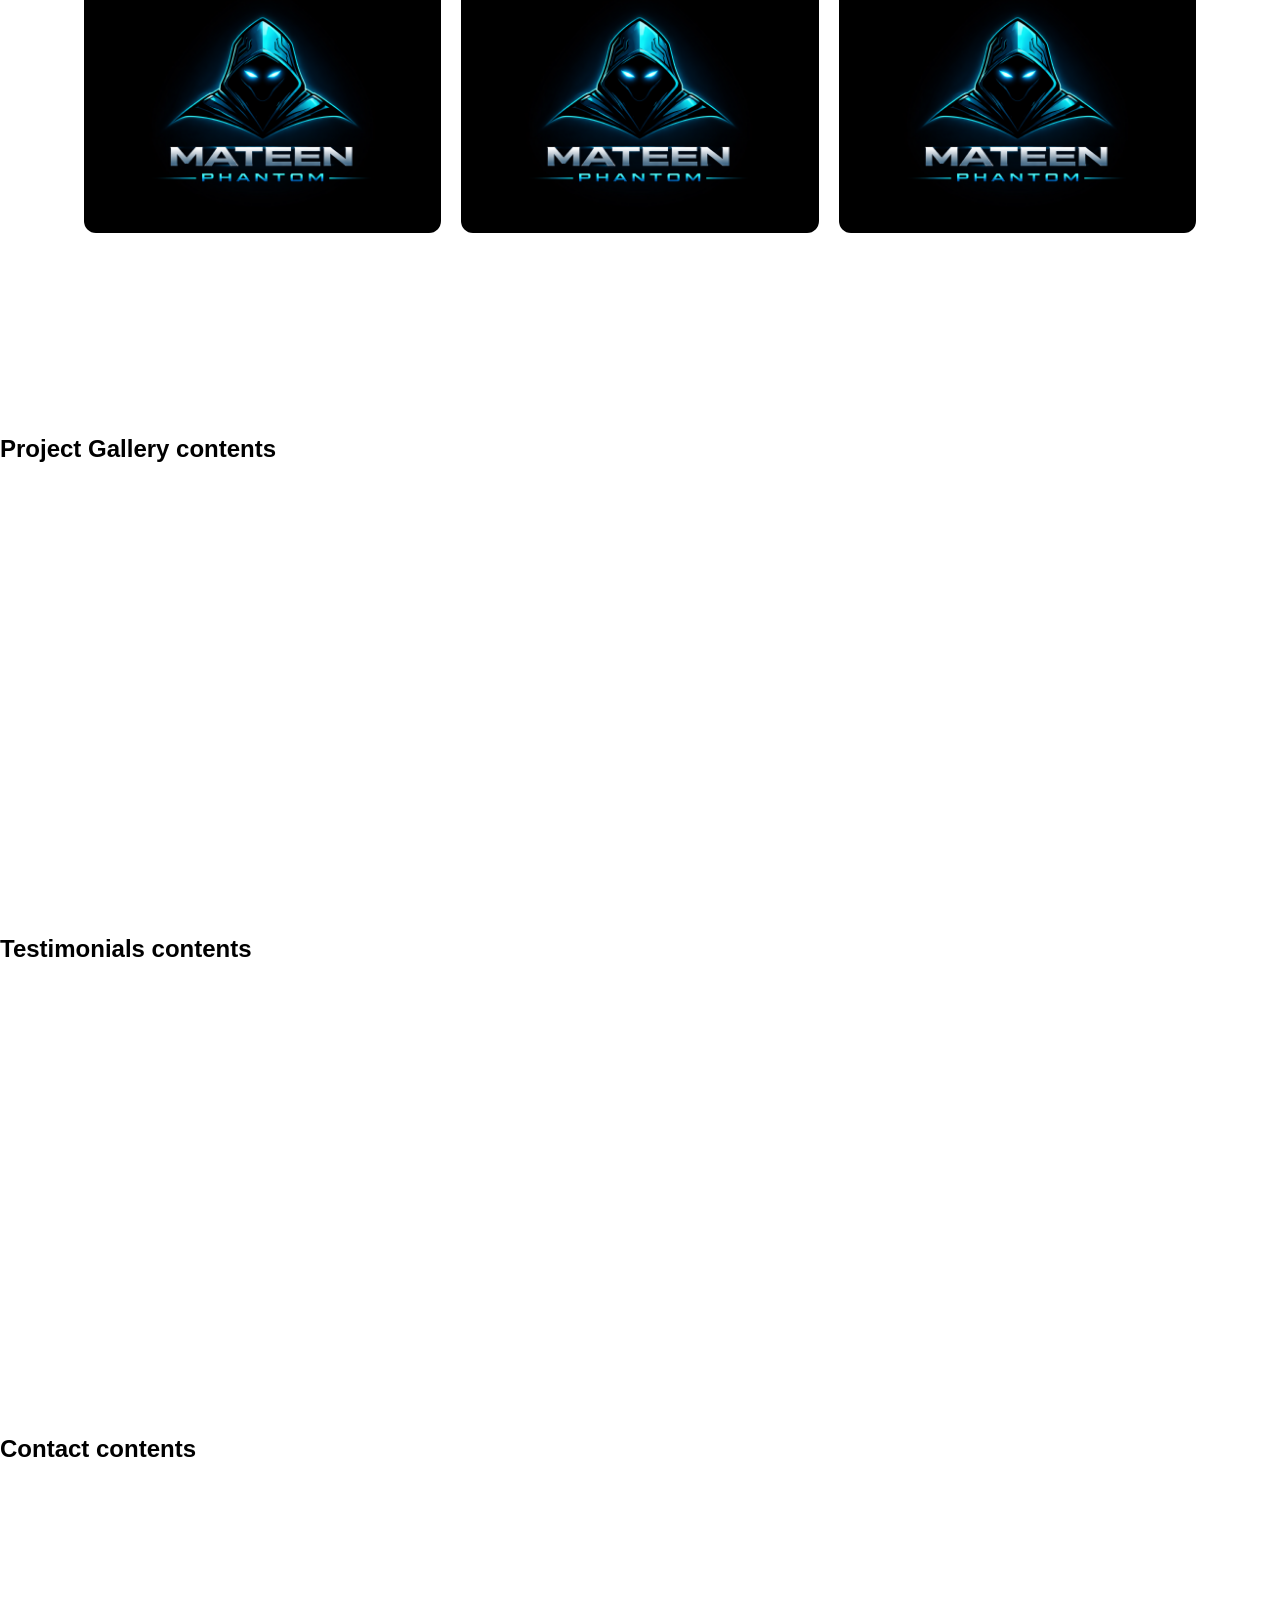
==== commit e15b6014: "header shadow introduced" ====
--- a/index.html
+++ b/index.html
@@ -3,7 +3,7 @@
   <head>
     <meta charset="UTF-8" />
     <meta name="viewport" content="width=device-width, initial-scale=1.0" />
-    <title>Ti</title>
+    <title>G3Dev Portfolio Landing Page</title>
     <link rel="stylesheet" href="style.css" />
   </head>
   <body>
@@ -61,98 +61,99 @@
     </section>
     <section class="skills" id="skills">
       <div class="container">
-      <!-- main heading -->
-      <div class="main-title">
-        <h1>My skill</h1>
-        <p>Skills And Services Sections</p>
-      </div>
-      <!-- main heading end -->
-      <div class="row">
-        <!-- left section starts here -->
-        <section class="col">
-          <div class="sub-title">
-            <h2>Programming Skills</h2>
-          </div>
-          <div class="skill-container">
-            <div class="skill">
-              <div class="subject">HTML</div>
-              <div class="progress-bar" value="94%">
-                <div class="progress-line" style="max-width: 94%"></div>
+        <!-- main heading -->
+        <div class="main-title">
+          <h1>My skill</h1>
+          <p>Skills And Services Sections</p>
+        </div>
+        <!-- main heading end -->
+        <div class="row">
+          <!-- left section starts here -->
+          <section class="col">
+            <div class="sub-title">
+              <h2>Programming Skills</h2>
+            </div>
+            <div class="skill-container">
+              <div class="skill">
+                <div class="subject">HTML</div>
+                <div class="progress-bar" value="94%">
+                  <div class="progress-line" style="max-width: 94%"></div>
+                </div>
+              </div>
+
+              <div class="skill">
+                <div class="subject">CSS</div>
+                <div class="progress-bar" value="83%">
+                  <div class="progress-line" style="max-width: 83%"></div>
+                </div>
+              </div>
+
+              <div class="skill">
+                <div class="subject">JAVASCRIPT</div>
+                <div class="progress-bar" value="88%">
+                  <div class="progress-line" style="max-width: 88%"></div>
+                </div>
+              </div>
+
+              <div class="skill">
+                <div class="subject">Php</div>
+                <div class="progress-bar" value="68%">
+                  <div class="progress-line" style="max-width: 68%"></div>
+                </div>
               </div>
             </div>
+          </section>
 
-            <div class="skill">
-              <div class="subject">CSS</div>
-              <div class="progress-bar" value="83%">
-                <div class="progress-line" style="max-width: 83%"></div>
+          <!-- left section ends here  -->
+
+          <!-- Right section starts here -->
+
+          <section class="col">
+            <div class="sub-title">
+              <h2>Designing Skills</h2>
+            </div>
+            <div class="skill-container">
+              <div class="skill">
+                <div class="subject">Photoshop</div>
+                <div class="progress-bar" value="82%">
+                  <div class="progress-line" style="max-width: 82%"></div>
+                </div>
+              </div>
+
+              <div class="skill">
+                <div class="subject">Illustrator</div>
+                <div class="progress-bar" value="74%">
+                  <div class="progress-line" style="max-width: 74%"></div>
+                </div>
+              </div>
+
+              <div class="skill">
+                <div class="subject">Figma</div>
+                <div class="progress-bar" value="63%">
+                  <div class="progress-line" style="max-width: 63%"></div>
+                </div>
+              </div>
+
+              <div class="skill">
+                <div class="subject">Responsive design</div>
+                <div class="progress-bar" value="91%">
+                  <div class="progress-line" style="max-width: 91%"></div>
+                </div>
               </div>
             </div>
+          </section>
 
-            <div class="skill">
-              <div class="subject">JAVASCRIPT</div>
-              <div class="progress-bar" value="88%">
-                <div class="progress-line" style="max-width: 88%"></div>
-              </div>
-            </div>
-
-            <div class="skill">
-              <div class="subject">Php</div>
-              <div class="progress-bar" value="68%">
-                <div class="progress-line" style="max-width: 68%"></div>
-              </div>
-            </div>
-          </div>
-        </section>
-
-        <!-- left section ends here  -->
-
-        <!-- Right section starts here -->
-
-        <section class="col">
-          <div class="sub-title">
-            <h2>Designing Skills</h2>
-          </div>
-          <div class="skill-container">
-            <div class="skill">
-              <div class="subject">Photoshop</div>
-              <div class="progress-bar" value="82%">
-                <div class="progress-line" style="max-width: 82%"></div>
-              </div>
-            </div>
-
-            <div class="skill">
-              <div class="subject">Illustrator</div>
-              <div class="progress-bar" value="74%">
-                <div class="progress-line" style="max-width: 74%"></div>
-              </div>
-            </div>
-
-            <div class="skill">
-              <div class="subject">Figma</div>
-              <div class="progress-bar" value="63%">
-                <div class="progress-line" style="max-width: 63%"></div>
-              </div>
-            </div>
-
-            <div class="skill">
-              <div class="subject">Responsive design</div>
-              <div class="progress-bar" value="91%">
-                <div class="progress-line" style="max-width: 91%"></div>
-              </div>
-            </div>
-          </div>
-        </section>
-
-        <!-- Right section ends here -->
+          <!-- Right section ends here -->
+        </div>
       </div>
-    </div>
     </section>
     <section class="services" id="services">
+      <h2>Designing Skills</h2>
       <div class="card-container">
-    <div class="card"></div>
-    <div class="card"></div>
-    <div class="card"></div>
-    </div>
+        <div class="card"></div>
+        <div class="card"></div>
+        <div class="card"></div>
+      </div>
     </section>
     <section class="project" id="project">
       <h1>Project Gallery contents</h1>
--- a/style.css
+++ b/style.css
@@ -27,7 +27,7 @@
   font-family: Poppins, Helvetica, sans-serif;
 }
 
-section {
+body>section {
   min-height: 500px;
   padding-top: 100px;
 }
@@ -43,6 +43,7 @@
   top: 0;
   background: white;
   z-index: 1000;
+  filter: drop-shadow(0px 2px 12px rgba(0, 0, 0, 0.3));
 }
 
 .wrapper {
@@ -244,7 +245,6 @@
 
 .container {
   width: 100%;
-  min-height: 100vh;
   padding: 30px 10%;
 }
 .container .main-title {
@@ -286,7 +286,7 @@
   width: 100%;
   display: flex;
   justify-content: space-between;
-  margin-top: 70px;
+  /* margin-top: 70px; */
 }
 .row .col {
   flex-basis: 46%;
@@ -367,7 +367,8 @@
 }
 
 .card-container{
-    margin-top: 50px;
+    width: 90%;
+    margin: 0 auto;
     display: grid;
     grid-template-columns: repeat(auto-fit, minmax(220px, 1fr));
     gap: 20px;
